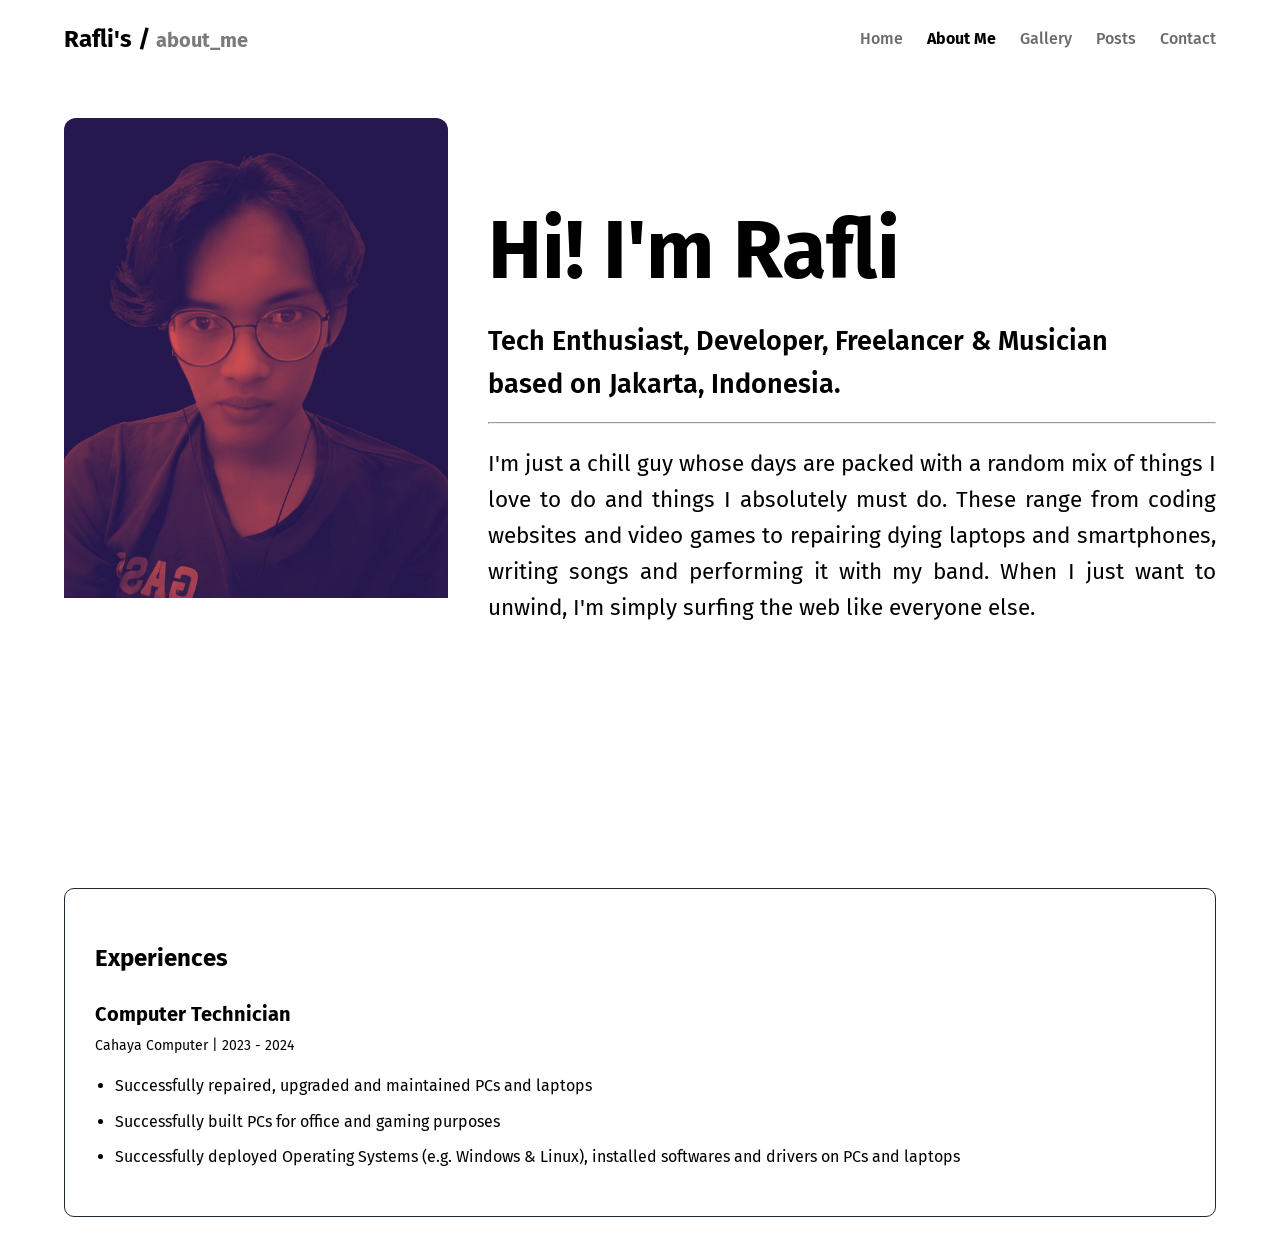
==== about.html @ 2bbf5cb9 "first commit" ====
<!DOCTYPE html>
<html lang="id">
<head>
    <meta charset="UTF-8">
    <meta name="viewport" content="width=device-width, initial-scale=1.0">
    <title>Rafli's | About Me</title>
    <link rel="stylesheet" href="base.css">
    <style>
        .profile-header {
            display: flex;
            gap: 40px;
            align-items: start;
            margin-bottom: 50px;
        }
        .profile-img-placeholder {
            width: 30vw;
            height: 80vh;
            background-image: url('assets/about_pic.png');
            background-size: contain;
            background-repeat: no-repeat;
            border-radius: 12px;
            display: flex;
            align-items: center;
            justify-content: center;
            flex-shrink: 0;
        }
        
        .profile-intro h2 {
            font-size: 9vh;
            margin-bottom: 5px;
        }
        
        .tagline {
            font-size: 3vh;
            font-weight: 600;
            margin-bottom: 15px;
        }
        
        .bio {
            font-size: 2.5vh;
            text-align: justify;
        }

        #experience-section {
            background-color: #ffffff;
            padding: 30px;
            border-radius: 10px;
            border: 1px solid #1f2937;
            margin-top: 40px;
        }
        .exp-title {
            font-size: 20px;
            font-weight: bold;
            margin-bottom: 5px;
        }
        .exp-company {
            font-size: 14px;
            margin-bottom: 15px;
        }
        ul {
            padding-left: 20px;
        }
        li {
            margin-bottom: 10px;
        }

        @media screen and (max-width: 900px) {
            .profile-header{
                flex-direction: column;
            }

            .profile-img-placeholder{
                width: 90vw;
                height: 50vh;
                background-repeat: no-repeat;
                background-size: cover;
            }

            .profile-intro h2 {
                font-size: 5vh;
                margin-bottom: 5px;
            }

            .tagline {
                font-size: 2vh;
                font-weight: 600;
                margin-bottom: 15px;
            }

            .bio {
                font-size: 1.5vh;
                text-align: justify;
            }
        }
    </style>
</head>
<body>

    <nav>
        <div class="nav-container">
            <div class="logo">Rafli's / <span>about_me</span></div>
            <div class="nav-links">
                <a href="index.html">Home</a>
                <a href="about.html" class="active">About Me</a>
                <a href="gallery.html">Gallery</a>
                <a href="blog.html">Posts</a>
                <a href="contact.html">Contact</a>
            </div>
        </div>
    </nav>

    <main class="container">
        <div class="profile-header">
            <!-- Representasi Foto dari Mockup Desain -->
            <div class="profile-img-placeholder"></div>
            <div class="profile-intro">
                <h2>Hi! I'm Rafli</h2>
                <div class="tagline">Tech Enthusiast, Developer, Freelancer & Musician <br /> based on Jakarta, Indonesia.</div>
                <hr>
                <p class="bio">
                    I'm just a chill guy whose days are packed with a random mix of things I love to do and things I absolutely must do. These range from coding websites and video games to repairing dying laptops and smartphones, writing songs and performing it with my band. When I just want to unwind, I'm simply surfing the web like everyone else.
                </p>
            </div>
        </div>

        <!-- Bagian Pengalaman Sesuai Teks Mockup -->
        <section id="experience-section">
            <h2>Experiences</h2>
            <div class="exp-title">Computer Technician</div>
            <div class="exp-company">Cahaya Computer | 2023 - 2024</div>
            <ul>
                <li>Successfully repaired, upgraded and maintained PCs and laptops</li>
                <li>Successfully built PCs for office and gaming purposes</li>
                <li>Successfully deployed Operating Systems (e.g. Windows & Linux), installed softwares and drivers on PCs and laptops</li>
            </ul>
        </section>
    </main>

    <script src="script.js"></script>
</body>
</html>
---- base.css ----
@import url('https://fonts.googleapis.com/css2?family=Fira+Sans:ital,wght@0,100;0,200;0,300;0,400;0,500;0,600;0,700;0,800;0,900;1,100;1,200;1,300;1,400;1,500;1,600;1,700;1,800;1,900&display=swap');

/* 1. CSS Variables (:root) */
:root {
    /* Wireframe Scheme dari PDF */
    --bg-placeholder: #f3f4f6;
    --border-placeholder: #d1d5db;
    --text-muted: #7b7b7b;

    /* Warna Button Primary */
    --btn-primary-bg: #FF5757;
    --btn-primary-text: #ffffff;
    --btn-primary-border: #ff9494;
    --btn-primary-hover-bg: #ff9494;

    /* Warna Button Secondary */
    --btn-secondary-text: #9ca3af;
    --btn-secondary-border: #4b5563;
    --btn-secondary-hover-text: #ffffff;
    --btn-secondary-hover-border: #9ca3af;
}

/* 2. Element Selector */
body {
    font-family: 'Fira Sans','Arial', sans-serif;
    background-color: #ffffff; /* Menggunakan background putih bersih sesuai PDF[cite: 2] */
    color: #000000;            /* Teks utama hitam pekat[cite: 2] */
    margin: 0;
    padding: 0;
    line-height: 1.6;
}

nav {
    padding: 20px;
}

/* 3. Class Selector */
.nav-container {
    display: flex;
    justify-content: space-between;
    align-items: center;
    max-width: 90vw;
    margin: 0 auto;
}

.logo {
    font-size: 24px;
    font-weight: bold;
}

.logo span {
    font-size: 20px;
    color: #7b7b7b;
}

.nav-links a {
    color: #6a6a6b;
    text-decoration: none;
    margin-left: 20px;
    font-weight: 500;
    transition: color 0.3s;
}

.nav-links a.active {
    color: #000000;
    font-weight: bold;
}

.nav-links a:hover {
    color: #000000;
}

/* BUTTON STYLES (Menggunakan :root Variables) */
.btn {
    display: inline-block;
    padding: 12px 24px;
    border-radius: 6px;
    text-decoration: none;
    font-weight: bold;
    transition: background 0.3s, color 0.3s, border-color 0.3s;
}

.btn-primary {
    background-color: var(--btn-primary-bg);
    color: var(--btn-primary-text);
    border: 1px solid var(--btn-primary-border);
}

.btn-primary:hover {
    background-color: var(--btn-primary-hover-bg);
}

.btn-secondary {
    background-color: transparent;
    color: var(--btn-secondary-text);
    border: 1px solid var(--btn-secondary-border);
}

.btn-secondary:hover {
    color: var(--btn-secondary-hover-text);
    border-color: var(--btn-secondary-hover-border);
}

footer {
    text-align: center;
    padding: 40px 20px;
    color: #4b5563;
    font-size: 14px;
}

/* Elemen Kotak Placeholder (Untuk Grid Unsplash, Thumbnail Project, & Gambar Blog)[cite: 2] */
.placeholder-box {
    background-color: var(--bg-placeholder);
    color: #000000;
    border: 1px solid var(--border-placeholder);
    border-radius: 12px; /* Sudut membulat halus sesuai layout PDF[cite: 2] */
    display: flex;
    align-items: center;
    justify-content: center;
    text-align: center;
    font-weight: 500;
    padding: 20px;
}

/* Helper Class untuk Layout Konten Halaman */
.container {
    max-width: 90vw;
    margin: 40px auto;
    padding: 0 20px;
}

.page-title {
    font-size: 32px;
    font-weight: bold;
    margin-bottom: 5px;
    letter-spacing: -0.5px;
}

.page-subtitle {
    color: var(--text-muted);
    font-size: 16px;
    margin-bottom: 40px;
}
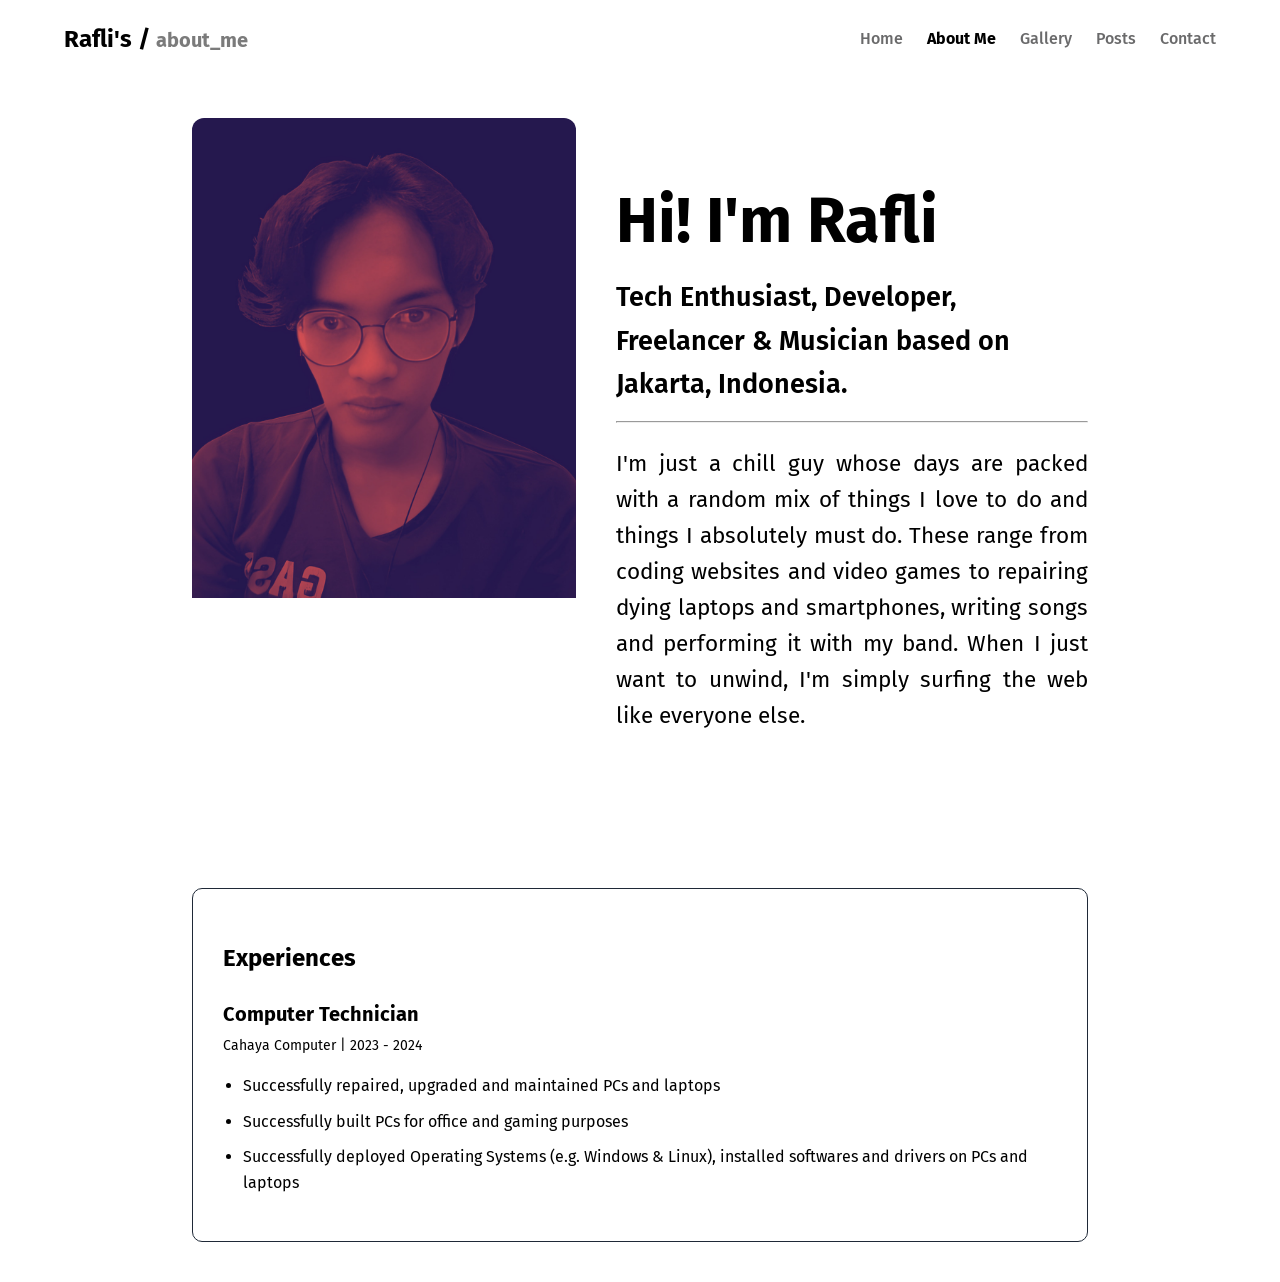
==== commit bb3c68a7: "fix: about me responsive" ====
--- a/about.html
+++ b/about.html
@@ -64,7 +64,18 @@
             margin-bottom: 10px;
         }
 
-        @media screen and (max-width: 900px) {
+        @media screen and (max-width:1427px) {
+            .tagline br {
+                display: none;
+            }
+
+            .profile-intro h2 {
+                font-size: 7vh;
+                margin-bottom: 5px;
+            }
+        }
+
+        @media screen and (max-width: 768px) {
             .profile-header{
                 flex-direction: column;
             }
--- a/base.css
+++ b/base.css
@@ -124,7 +124,7 @@
 
 /* Helper Class untuk Layout Konten Halaman */
 .container {
-    max-width: 90vw;
+    max-width: 70vw;
     margin: 40px auto;
     padding: 0 20px;
 }
@@ -140,4 +140,12 @@
     color: var(--text-muted);
     font-size: 16px;
     margin-bottom: 40px;
+}
+
+@media screen and (max-width: 900px) {
+    .container {
+        max-width: 90vw;
+        margin: 40px auto;
+        padding: 0 20px;
+    }
 }
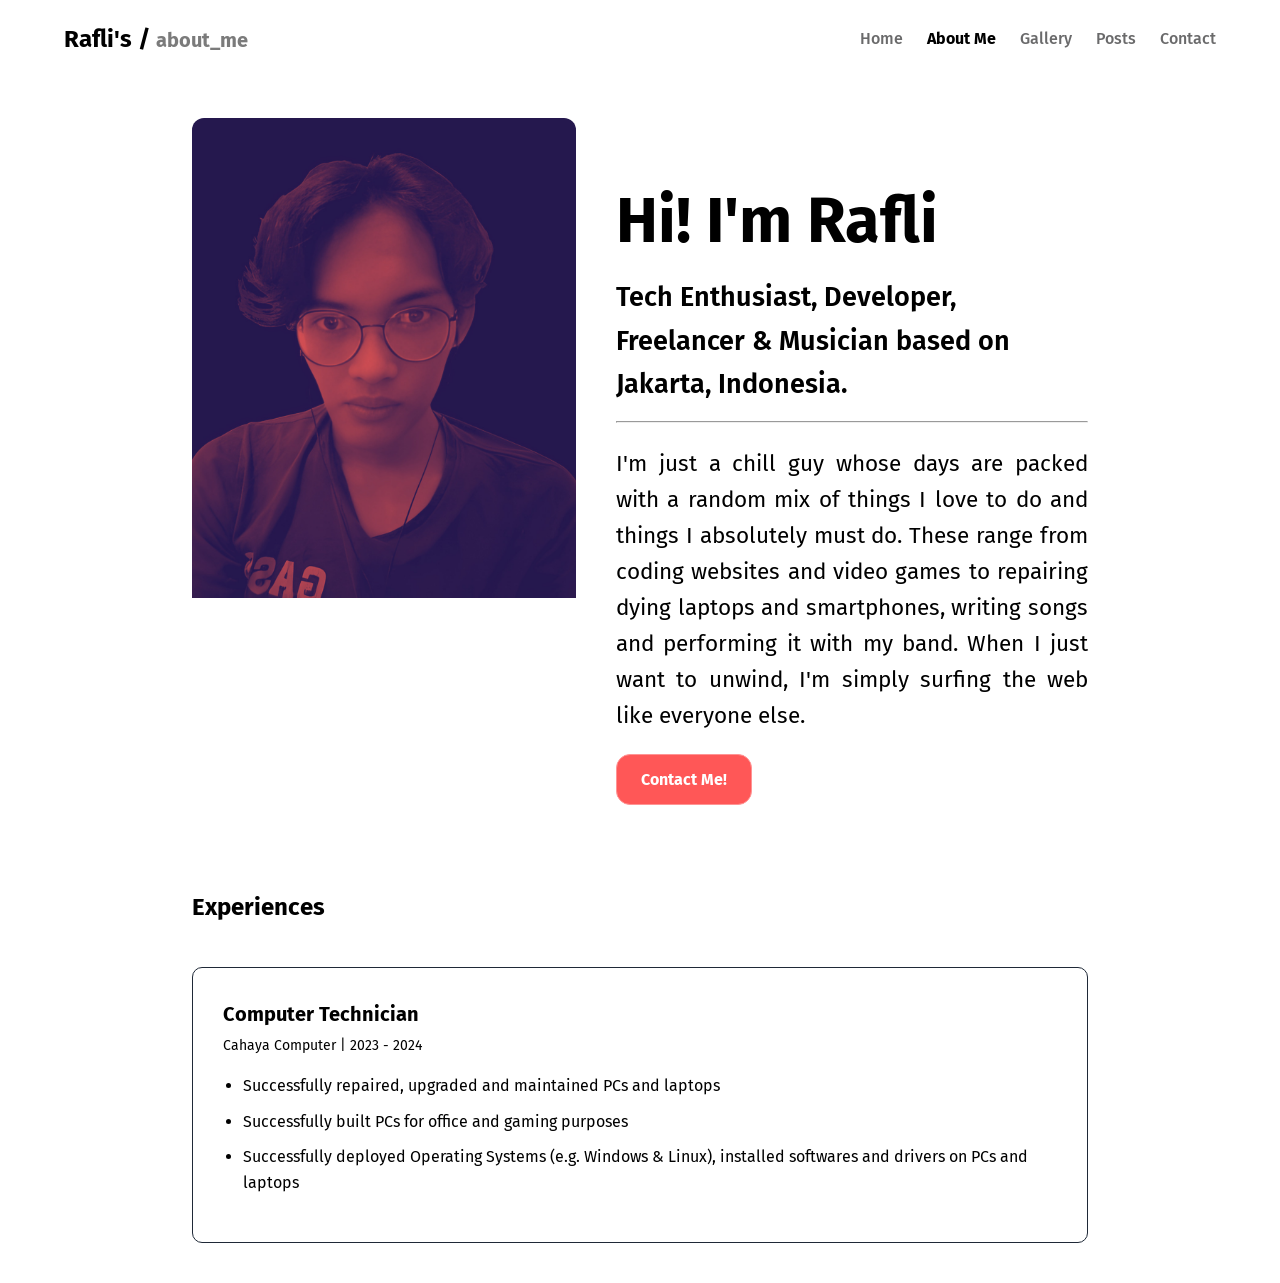
==== commit 05d7e12f: "feat: blog and bloglist" ====
--- a/about.html
+++ b/about.html
@@ -39,6 +39,7 @@
         .bio {
             font-size: 2.5vh;
             text-align: justify;
+            margin-bottom: 20px;
         }
 
         #experience-section {
@@ -48,18 +49,22 @@
             border: 1px solid #1f2937;
             margin-top: 40px;
         }
+
         .exp-title {
             font-size: 20px;
             font-weight: bold;
             margin-bottom: 5px;
         }
+
         .exp-company {
             font-size: 14px;
             margin-bottom: 15px;
         }
+
         ul {
             padding-left: 20px;
         }
+
         li {
             margin-bottom: 10px;
         }
@@ -131,12 +136,13 @@
                 <p class="bio">
                     I'm just a chill guy whose days are packed with a random mix of things I love to do and things I absolutely must do. These range from coding websites and video games to repairing dying laptops and smartphones, writing songs and performing it with my band. When I just want to unwind, I'm simply surfing the web like everyone else.
                 </p>
+                <a href="contact.html" class="btn btn-primary"> Contact Me!</a>
             </div>
         </div>
 
         <!-- Bagian Pengalaman Sesuai Teks Mockup -->
+        <h2>Experiences</h2>
         <section id="experience-section">
-            <h2>Experiences</h2>
             <div class="exp-title">Computer Technician</div>
             <div class="exp-company">Cahaya Computer | 2023 - 2024</div>
             <ul>
--- a/base.css
+++ b/base.css
@@ -1,10 +1,11 @@
-@import url('https://fonts.googleapis.com/css2?family=Fira+Sans:ital,wght@0,100;0,200;0,300;0,400;0,500;0,600;0,700;0,800;0,900;1,100;1,200;1,300;1,400;1,500;1,600;1,700;1,800;1,900&display=swap');
+@import url('https://fonts.googleapis.com/css2?family=Fira+Sans+Condensed:ital,wght@0,100;0,200;0,300;0,400;0,500;0,600;0,700;0,800;0,900;1,100;1,200;1,300;1,400;1,500;1,600;1,700;1,800;1,900&family=Fira+Sans:ital,wght@0,100;0,200;0,300;0,400;0,500;0,600;0,700;0,800;0,900;1,100;1,200;1,300;1,400;1,500;1,600;1,700;1,800;1,900&display=swap');
 
 /* 1. CSS Variables (:root) */
 :root {
     /* Wireframe Scheme dari PDF */
     --bg-placeholder: #f3f4f6;
-    --border-placeholder: #d1d5db;
+    --border-placeholder: #dedede;
+    --text-paragraph: #404040;
     --text-muted: #7b7b7b;
 
     /* Warna Button Primary */
@@ -14,8 +15,8 @@
     --btn-primary-hover-bg: #ff9494;
 
     /* Warna Button Secondary */
-    --btn-secondary-text: #9ca3af;
-    --btn-secondary-border: #4b5563;
+    --btn-secondary-text: #757575;
+    --btn-secondary-border: #656565;
     --btn-secondary-hover-text: #ffffff;
     --btn-secondary-hover-border: #9ca3af;
 }
@@ -74,7 +75,7 @@
 .btn {
     display: inline-block;
     padding: 12px 24px;
-    border-radius: 6px;
+    border-radius: 14px;
     text-decoration: none;
     font-weight: bold;
     transition: background 0.3s, color 0.3s, border-color 0.3s;
@@ -97,8 +98,24 @@
 }
 
 .btn-secondary:hover {
+    color: var(--btn-primary-bg);
+    border-color: var(--btn-primary-bg);
+}
+
+.btn-secondary-alt {
+    background-color: transparent;
     color: var(--btn-secondary-hover-text);
+    border: 1px solid var(--btn-secondary-hover-text);
+}
+
+.btn-secondary-alt:hover {
+    color: var(--btn-secondary-hover-border);
     border-color: var(--btn-secondary-hover-border);
+}
+
+.btn-disabled {
+    background-color: var(--btn-secondary-hover-border);
+    color: var(--btn-primary-text);
 }
 
 footer {
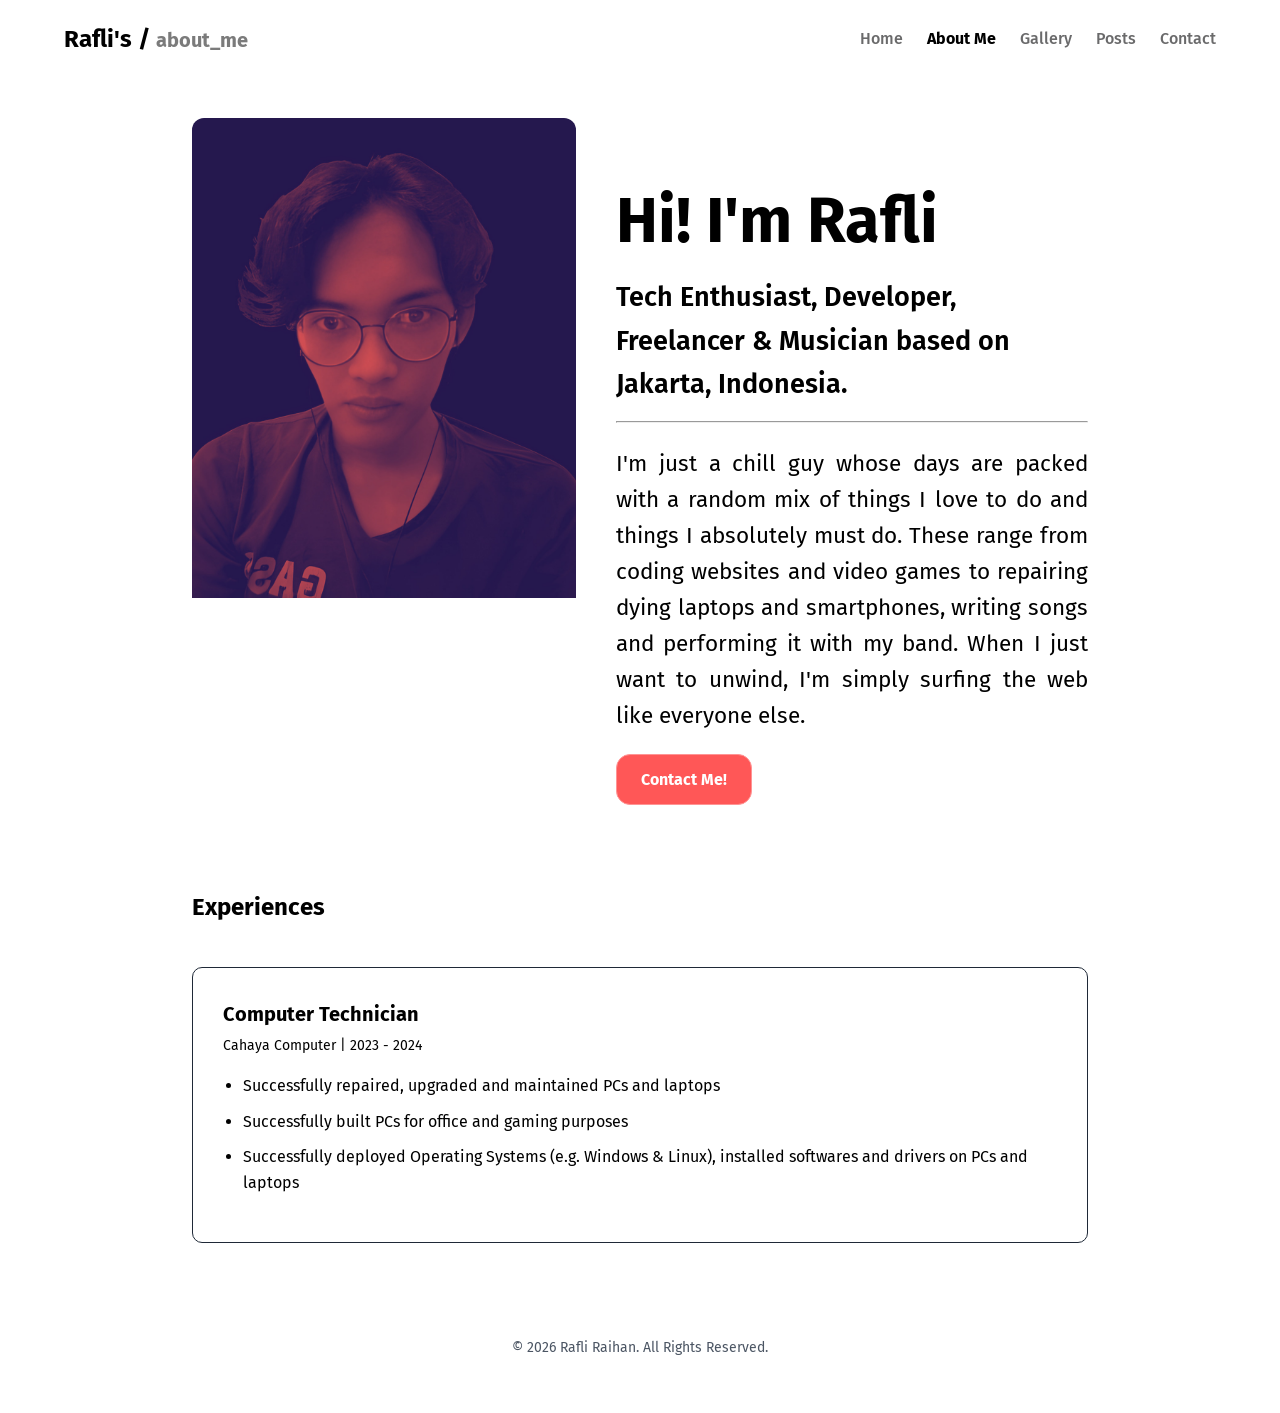
==== commit 7353e11a: "feat: footer 4 everyone" ====
--- a/about.html
+++ b/about.html
@@ -153,6 +153,10 @@
         </section>
     </main>
 
+    <footer>
+        <p>&copy; 2026 Rafli Raihan. All Rights Reserved.</p>
+    </footer>
+
     <script src="script.js"></script>
 </body>
 </html>
